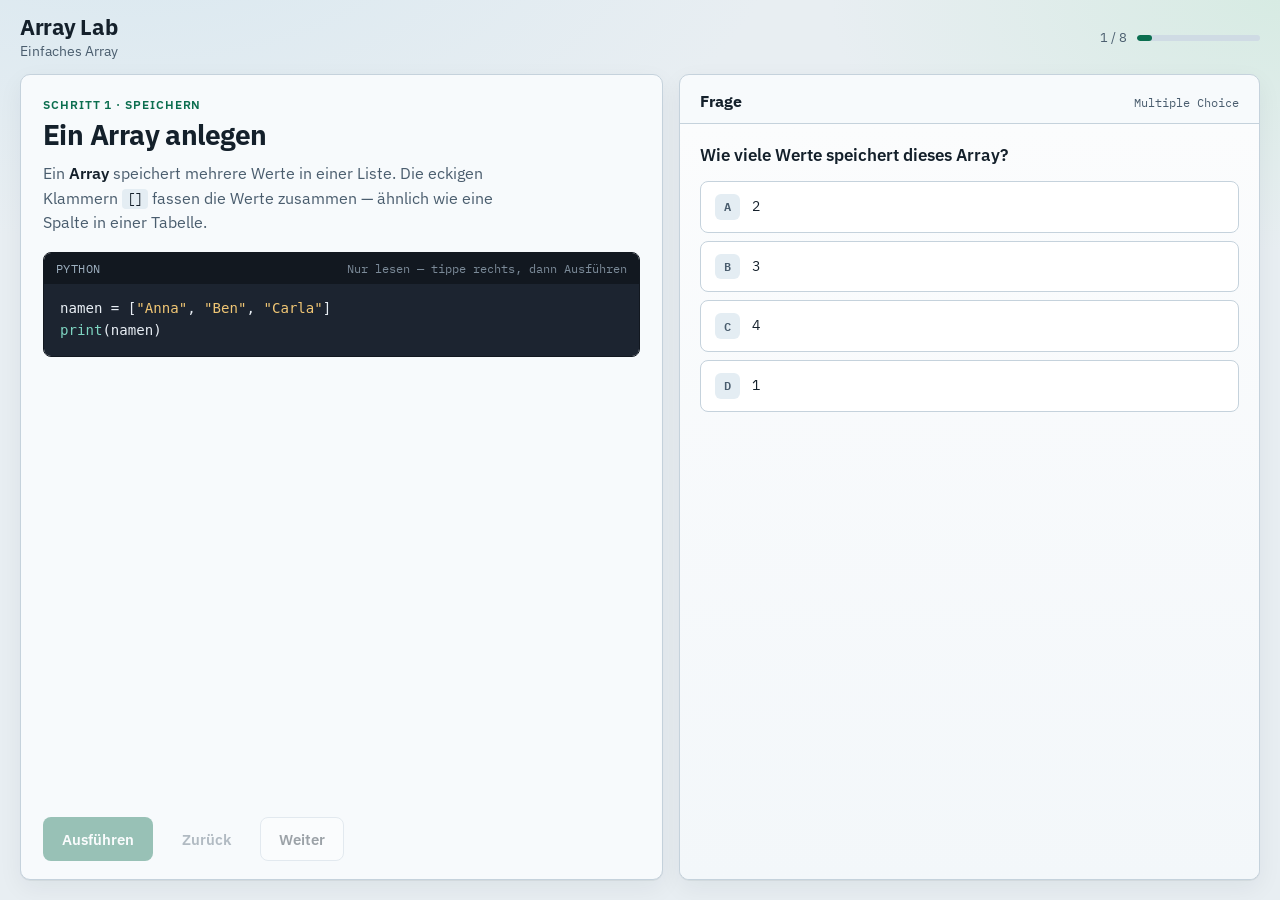
==== ios/ArrayLab/WebContent/index.html @ 04155aa1 "Add Array Lab web lesson and iPad WKWebView shell. Guided German array tutorial with multiple-choice" ====
<!DOCTYPE html>
<html lang="de">
<head>
  <meta charset="UTF-8" />
  <meta name="viewport" content="width=device-width, initial-scale=1, viewport-fit=cover" />
  <meta name="apple-mobile-web-app-capable" content="yes" />
  <title>Array Lab</title>
  <link rel="preconnect" href="https://fonts.googleapis.com" />
  <link rel="preconnect" href="https://fonts.gstatic.com" crossorigin />
  <link href="https://fonts.googleapis.com/css2?family=IBM+Plex+Mono:ital,wght@0,400;0,600;1,400&family=IBM+Plex+Sans:wght@400;600;700&display=swap" rel="stylesheet" />
  <link rel="stylesheet" href="styles.css" />
</head>
<body>
  <div class="app">
    <header class="topbar">
      <div class="brand">
        <span class="brand-mark">Array Lab</span>
        <span class="brand-sub" id="module-label">Einfaches Array</span>
      </div>
      <div class="progress" aria-live="polite">
        <span id="step-label">1 / 1</span>
        <div class="progress-track" aria-hidden="true">
          <div class="progress-fill" id="progress-fill"></div>
        </div>
      </div>
    </header>

    <main class="workspace">
      <section class="panel panel-task" aria-label="Aufgabe">
        <p class="eyebrow" id="task-eyebrow">Aufgabe</p>
        <h1 class="task-title" id="task-title">Laden…</h1>
        <p class="task-body" id="task-body"></p>

        <div class="code-wrap">
          <div class="code-header">
            <span>Python</span>
            <span class="code-hint">Nur lesen — tippe rechts, dann Ausführen</span>
          </div>
          <pre class="code-block" id="code-block"><code></code></pre>
        </div>

        <div class="actions">
          <button type="button" class="btn btn-primary" id="btn-run" disabled>Ausführen</button>
          <button type="button" class="btn btn-ghost" id="btn-prev" disabled>Zurück</button>
          <button type="button" class="btn btn-secondary" id="btn-next" disabled>Weiter</button>
        </div>
      </section>

      <section class="panel panel-output" aria-label="Frage und Ausgabe">
        <div class="output-header">
          <h2 id="output-heading">Frage</h2>
          <span class="output-badge" id="output-badge">Multiple Choice</span>
        </div>
        <div class="output-stage" id="output-stage">
          <div class="quiz" id="quiz">
            <p class="quiz-prompt" id="quiz-prompt"></p>
            <div class="quiz-options" id="quiz-options" role="radiogroup" aria-labelledby="quiz-prompt"></div>
            <p class="quiz-feedback hidden" id="quiz-feedback" aria-live="polite"></p>
          </div>
          <div class="output-result hidden" id="output-result">
            <p class="result-caption" id="result-caption"></p>
            <div class="table-scroll">
              <table class="data-table" id="data-table"></table>
            </div>
            <p class="result-note" id="result-note"></p>
          </div>
        </div>
      </section>
    </main>
  </div>

  <script src="lessons.js"></script>
  <script src="app.js"></script>
</body>
</html>
---- ios/ArrayLab/WebContent/styles.css ----
:root {
  --bg: #e8eef2;
  --bg-panel: #f7fafc;
  --bg-code: #1c2430;
  --ink: #14202b;
  --ink-soft: #4a5d6e;
  --line: #c5d2dc;
  --accent: #0b6e4f;
  --accent-hover: #095a41;
  --accent-soft: #d4efe6;
  --highlight: #ffe08a;
  --highlight-border: #e0b84a;
  --mysql-header: #2c3e50;
  --radius: 10px;
  --font-ui: "IBM Plex Sans", "Segoe UI", sans-serif;
  --font-mono: "IBM Plex Mono", "SF Mono", "Menlo", monospace;
  --shadow: 0 1px 0 rgba(20, 32, 43, 0.06), 0 8px 24px rgba(20, 32, 43, 0.06);
}

*,
*::before,
*::after {
  box-sizing: border-box;
}

html,
body {
  margin: 0;
  min-height: 100%;
  height: 100%;
  font-family: var(--font-ui);
  color: var(--ink);
  background:
    radial-gradient(1200px 600px at 10% -10%, #d9e8f0 0%, transparent 55%),
    radial-gradient(900px 500px at 100% 0%, #d7ebe3 0%, transparent 50%),
    var(--bg);
  -webkit-font-smoothing: antialiased;
}

body {
  overflow: hidden;
}

.app {
  display: flex;
  flex-direction: column;
  height: 100%;
  max-width: 1400px;
  margin: 0 auto;
  padding: 16px 20px 20px;
  gap: 14px;
}

.topbar {
  display: flex;
  align-items: center;
  justify-content: space-between;
  gap: 16px;
  flex-shrink: 0;
}

.brand {
  display: flex;
  flex-direction: column;
  gap: 2px;
}

.brand-mark {
  font-size: 1.35rem;
  font-weight: 700;
  letter-spacing: -0.02em;
  line-height: 1.1;
}

.brand-sub {
  font-size: 0.85rem;
  color: var(--ink-soft);
}

.progress {
  display: flex;
  align-items: center;
  gap: 10px;
  min-width: 160px;
}

#step-label {
  font-size: 0.8rem;
  color: var(--ink-soft);
  font-variant-numeric: tabular-nums;
  white-space: nowrap;
}

.progress-track {
  flex: 1;
  height: 6px;
  background: #cfdbe4;
  border-radius: 999px;
  overflow: hidden;
}

.progress-fill {
  height: 100%;
  width: 0%;
  background: var(--accent);
  border-radius: inherit;
  transition: width 0.25s ease;
}

.workspace {
  display: grid;
  grid-template-columns: minmax(0, 1fr) minmax(0, 1fr);
  gap: 16px;
  flex: 1;
  min-height: 0;
}

.panel {
  background: var(--bg-panel);
  border: 1px solid var(--line);
  border-radius: var(--radius);
  box-shadow: var(--shadow);
  min-height: 0;
  display: flex;
  flex-direction: column;
}

.panel-task {
  padding: 22px 22px 18px;
  overflow: auto;
}

.panel-output {
  padding: 0;
  overflow: hidden;
}

.eyebrow {
  margin: 0 0 6px;
  font-size: 0.72rem;
  font-weight: 600;
  letter-spacing: 0.08em;
  text-transform: uppercase;
  color: var(--accent);
}

.task-title {
  margin: 0 0 10px;
  font-size: clamp(1.35rem, 2.2vw, 1.75rem);
  font-weight: 700;
  letter-spacing: -0.02em;
  line-height: 1.2;
}

.task-body {
  margin: 0 0 18px;
  color: var(--ink-soft);
  line-height: 1.55;
  font-size: 0.98rem;
  max-width: 46ch;
}

.task-body strong {
  color: var(--ink);
  font-weight: 600;
}

.task-body code {
  font-family: var(--font-mono);
  font-size: 0.88em;
  background: #e4edf3;
  padding: 1px 5px;
  border-radius: 4px;
  color: var(--ink);
}

.code-wrap {
  border-radius: 8px;
  overflow: hidden;
  border: 1px solid #121820;
  margin-bottom: 18px;
  flex-shrink: 0;
}

.code-header {
  display: flex;
  justify-content: space-between;
  align-items: center;
  gap: 12px;
  padding: 8px 12px;
  background: #121820;
  color: #9eb0c0;
  font-size: 0.72rem;
  font-family: var(--font-mono);
  letter-spacing: 0.04em;
  text-transform: uppercase;
}

.code-hint {
  text-transform: none;
  letter-spacing: 0;
  opacity: 0.75;
}

.code-block {
  margin: 0;
  padding: 14px 16px;
  background: var(--bg-code);
  color: #e8eef4;
  font-family: var(--font-mono);
  font-size: 0.88rem;
  line-height: 1.55;
  overflow-x: auto;
  white-space: pre;
}

.code-block .tok-kw { color: #7dd3c0; }
.code-block .tok-str { color: #f0c674; }
.code-block .tok-num { color: #b8d4ff; }
.code-block .tok-cmt { color: #7a8a9a; font-style: italic; }
.code-block .tok-idx { color: #ffb86c; }

.actions {
  display: flex;
  flex-wrap: wrap;
  gap: 10px;
  margin-top: auto;
  padding-top: 4px;
}

.btn {
  appearance: none;
  border: 1px solid transparent;
  border-radius: 8px;
  padding: 11px 18px;
  font: inherit;
  font-size: 0.95rem;
  font-weight: 600;
  cursor: pointer;
  transition: background 0.15s ease, border-color 0.15s ease, opacity 0.15s ease;
}

.btn:disabled {
  opacity: 0.4;
  cursor: not-allowed;
}

.btn-primary {
  background: var(--accent);
  color: #fff;
}

.btn-primary:not(:disabled):hover {
  background: var(--accent-hover);
}

.btn-primary.done {
  background: var(--accent-soft);
  color: var(--accent);
  border-color: #9fd0bc;
}

.btn-secondary {
  background: #fff;
  border-color: var(--line);
  color: var(--ink);
}

.btn-secondary:not(:disabled):hover {
  border-color: #9aafbf;
  background: #f0f5f8;
}

.btn-ghost {
  background: transparent;
  border-color: transparent;
  color: var(--ink-soft);
}

.btn-ghost:not(:disabled):hover {
  color: var(--ink);
  background: rgba(20, 32, 43, 0.05);
}

.output-header {
  display: flex;
  align-items: baseline;
  justify-content: space-between;
  gap: 12px;
  padding: 16px 20px 12px;
  border-bottom: 1px solid var(--line);
  flex-shrink: 0;
}

.output-header h2 {
  margin: 0;
  font-size: 1rem;
  font-weight: 700;
}

.output-badge {
  font-size: 0.75rem;
  color: var(--ink-soft);
  font-family: var(--font-mono);
}

.output-stage {
  flex: 1;
  min-height: 0;
  overflow: auto;
  padding: 20px;
  background:
    linear-gradient(180deg, #fbfcfd 0%, #f3f7fa 100%);
}

.output-empty {
  display: flex;
  flex-direction: column;
  justify-content: center;
  align-items: flex-start;
  min-height: 220px;
  color: var(--ink-soft);
  line-height: 1.5;
}

.output-empty p {
  margin: 0 0 8px;
}

.muted {
  font-size: 0.92rem;
}

.hidden {
  display: none !important;
}

.quiz {
  display: flex;
  flex-direction: column;
  gap: 14px;
  margin-bottom: 4px;
}

.quiz-prompt {
  margin: 0;
  font-size: 1.05rem;
  font-weight: 600;
  line-height: 1.4;
  color: var(--ink);
}

.quiz-options {
  display: flex;
  flex-direction: column;
  gap: 8px;
}

.quiz-option {
  appearance: none;
  display: flex;
  align-items: flex-start;
  gap: 12px;
  width: 100%;
  text-align: left;
  padding: 12px 14px;
  border: 1px solid var(--line);
  border-radius: 8px;
  background: #fff;
  color: var(--ink);
  font: inherit;
  font-size: 0.95rem;
  line-height: 1.4;
  cursor: pointer;
  transition: border-color 0.15s ease, background 0.15s ease, box-shadow 0.15s ease;
}

.quiz-option:hover:not(:disabled) {
  border-color: #9aafbf;
  background: #f4f8fb;
}

.quiz-option.is-selected:not(.is-correct):not(.is-wrong) {
  border-color: var(--accent);
  background: var(--accent-soft);
  box-shadow: inset 0 0 0 1px var(--accent);
}

.quiz-option.is-correct {
  border-color: var(--accent);
  background: #e6f6ef;
  box-shadow: inset 0 0 0 1px var(--accent);
}

.quiz-option.is-wrong {
  border-color: #c45c5c;
  background: #fceeee;
  box-shadow: inset 0 0 0 1px #c45c5c;
}

.quiz-option:disabled {
  cursor: default;
}

.quiz-letter {
  flex-shrink: 0;
  width: 1.6rem;
  height: 1.6rem;
  display: inline-flex;
  align-items: center;
  justify-content: center;
  border-radius: 6px;
  background: #e4edf3;
  font-family: var(--font-mono);
  font-size: 0.78rem;
  font-weight: 600;
  color: var(--ink-soft);
}

.quiz-option.is-selected .quiz-letter,
.quiz-option.is-correct .quiz-letter {
  background: var(--accent);
  color: #fff;
}

.quiz-option.is-wrong .quiz-letter {
  background: #c45c5c;
  color: #fff;
}

.quiz-label {
  padding-top: 2px;
  font-family: var(--font-mono);
  font-size: 0.9rem;
}

.quiz-feedback {
  margin: 0;
  padding: 10px 12px;
  border-radius: 8px;
  font-size: 0.92rem;
  font-weight: 600;
  line-height: 1.4;
}

.quiz-feedback.is-ok {
  background: #e6f6ef;
  color: var(--accent);
}

.quiz-feedback.is-fail {
  background: #fceeee;
  color: #9a3333;
}

.output-result {
  margin-top: 20px;
  padding-top: 18px;
  border-top: 1px dashed var(--line);
}

.result-caption {
  margin: 0 0 12px;
  font-family: var(--font-mono);
  font-size: 0.85rem;
  color: var(--ink-soft);
}

.table-scroll {
  overflow-x: auto;
  border: 1px solid #9aafbf;
  border-radius: 6px;
  background: #fff;
  box-shadow: inset 0 1px 0 rgba(255, 255, 255, 0.8);
}

.data-table {
  width: 100%;
  border-collapse: collapse;
  font-family: var(--font-mono);
  font-size: 0.9rem;
}

.data-table th,
.data-table td {
  padding: 10px 14px;
  text-align: left;
  border-bottom: 1px solid #d5e0e8;
  white-space: nowrap;
}

.data-table th {
  background: var(--mysql-header);
  color: #f0f4f8;
  font-weight: 600;
  font-size: 0.78rem;
  letter-spacing: 0.03em;
  text-transform: uppercase;
  border-bottom: none;
}

.data-table tbody tr:nth-child(even) {
  background: #f4f8fb;
}

.data-table tbody tr:last-child td {
  border-bottom: none;
}

.data-table .col-index {
  color: var(--ink-soft);
  width: 1%;
  font-weight: 500;
}

.data-table td.cell-highlight {
  background: var(--highlight);
  box-shadow: inset 0 0 0 1px var(--highlight-border);
  font-weight: 700;
  color: var(--ink);
}

.data-table tr.row-highlight td {
  background: #fff6d6;
}

.data-table tr.row-highlight td.cell-highlight {
  background: var(--highlight);
}

.result-note {
  margin: 14px 0 0;
  font-size: 0.92rem;
  line-height: 1.5;
  color: var(--ink);
  max-width: 48ch;
}

.result-note:empty {
  display: none;
}

@media (max-width: 900px) {
  body {
    overflow: auto;
  }

  .app {
    height: auto;
    min-height: 100%;
    padding: 12px;
  }

  .workspace {
    grid-template-columns: 1fr;
    grid-template-rows: auto minmax(280px, 45vh);
  }

  .panel-task {
    overflow: visible;
  }

  .topbar {
    flex-direction: column;
    align-items: flex-start;
  }

  .progress {
    width: 100%;
  }
}

@media (orientation: landscape) and (min-width: 900px) {
  .workspace {
    grid-template-columns: minmax(0, 1.05fr) minmax(0, 0.95fr);
  }
}
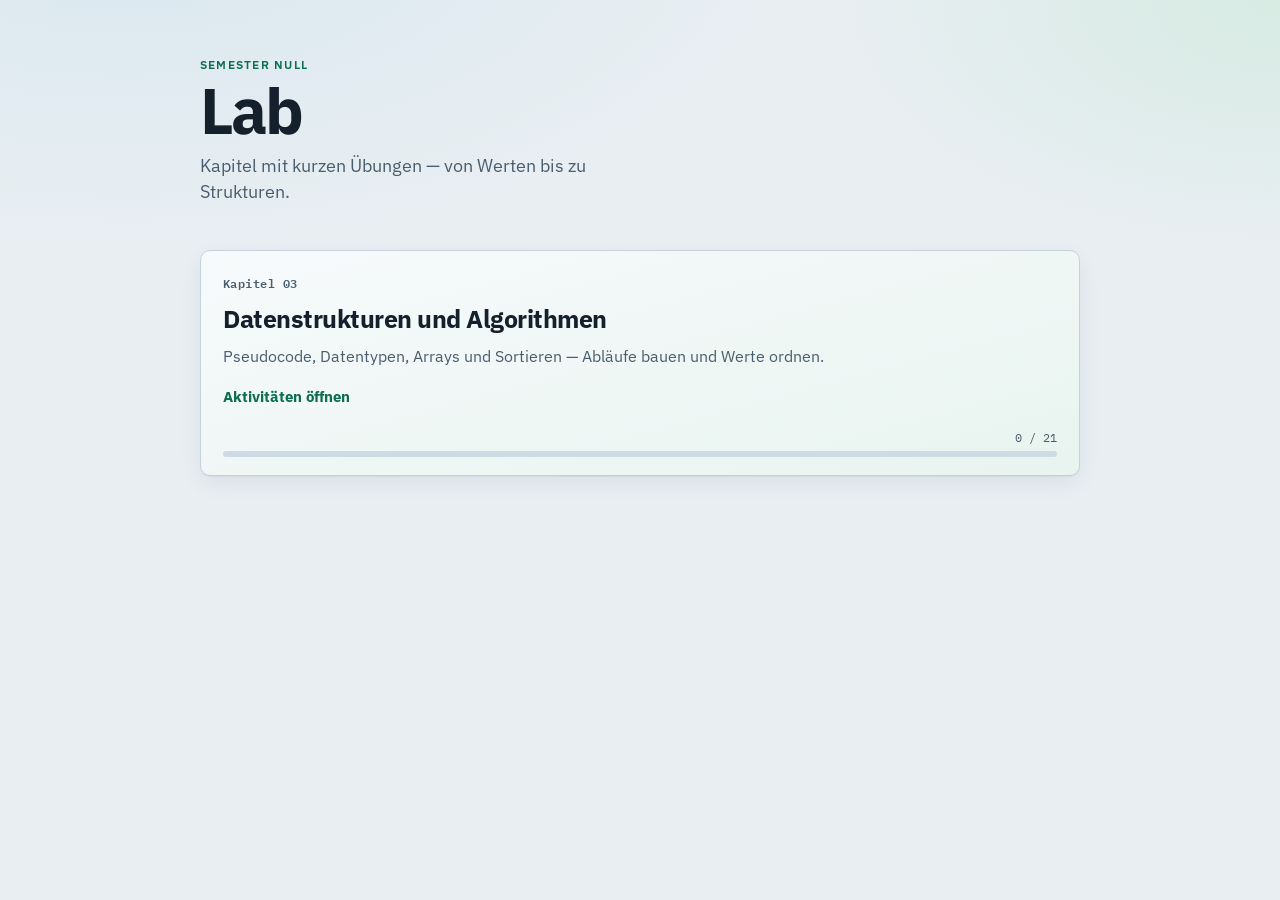
==== commit 1b4f11f7: "Expand Lab into chapters with activities and sorting blocks. Add Kapitel 3 hub, Pseudocode/Datentype" ====
--- a/ios/ArrayLab/WebContent/index.html
+++ b/ios/ArrayLab/WebContent/index.html
@@ -4,72 +4,47 @@
   <meta charset="UTF-8" />
   <meta name="viewport" content="width=device-width, initial-scale=1, viewport-fit=cover" />
   <meta name="apple-mobile-web-app-capable" content="yes" />
-  <title>Array Lab</title>
+  <title>Semester Null · Lab</title>
   <link rel="preconnect" href="https://fonts.googleapis.com" />
   <link rel="preconnect" href="https://fonts.gstatic.com" crossorigin />
   <link href="https://fonts.googleapis.com/css2?family=IBM+Plex+Mono:ital,wght@0,400;0,600;1,400&family=IBM+Plex+Sans:wght@400;600;700&display=swap" rel="stylesheet" />
   <link rel="stylesheet" href="styles.css" />
 </head>
-<body>
-  <div class="app">
-    <header class="topbar">
-      <div class="brand">
-        <span class="brand-mark">Array Lab</span>
-        <span class="brand-sub" id="module-label">Einfaches Array</span>
-      </div>
-      <div class="progress" aria-live="polite">
-        <span id="step-label">1 / 1</span>
-        <div class="progress-track" aria-hidden="true">
-          <div class="progress-fill" id="progress-fill"></div>
-        </div>
-      </div>
+<body class="page-home">
+  <div class="home">
+    <header class="home-hero">
+      <p class="home-kicker">Semester Null</p>
+      <h1 class="home-title">Lab</h1>
+      <p class="home-lead">
+        Kapitel mit kurzen Übungen — von Werten bis zu Strukturen.
+      </p>
     </header>
 
-    <main class="workspace">
-      <section class="panel panel-task" aria-label="Aufgabe">
-        <p class="eyebrow" id="task-eyebrow">Aufgabe</p>
-        <h1 class="task-title" id="task-title">Laden…</h1>
-        <p class="task-body" id="task-body"></p>
-
-        <div class="code-wrap">
-          <div class="code-header">
-            <span>Python</span>
-            <span class="code-hint">Nur lesen — tippe rechts, dann Ausführen</span>
+    <section class="home-modules" aria-label="Kapitel">
+      <a
+        class="module-card module-card-wide module-card-accent"
+        href="kapitel/3/"
+        data-chapter-progress
+        data-activities='[{"key":"pseudocode","total":6},{"key":"datentypen","total":6},{"key":"arrays","total":8},{"key":"sortieren","total":1}]'
+      >
+        <span class="module-num">Kapitel 03</span>
+        <h2>Datenstrukturen und Algorithmen</h2>
+        <p>
+          Pseudocode, Datentypen, Arrays und Sortieren — Abläufe bauen und Werte ordnen.
+        </p>
+        <span class="module-cta">Aktivitäten öffnen</span>
+        <div class="module-progress">
+          <div class="module-progress-meta">
+            <span class="module-progress-label">0 / 21</span>
           </div>
-          <pre class="code-block" id="code-block"><code></code></pre>
-        </div>
-
-        <div class="actions">
-          <button type="button" class="btn btn-primary" id="btn-run" disabled>Ausführen</button>
-          <button type="button" class="btn btn-ghost" id="btn-prev" disabled>Zurück</button>
-          <button type="button" class="btn btn-secondary" id="btn-next" disabled>Weiter</button>
-        </div>
-      </section>
-
-      <section class="panel panel-output" aria-label="Frage und Ausgabe">
-        <div class="output-header">
-          <h2 id="output-heading">Frage</h2>
-          <span class="output-badge" id="output-badge">Multiple Choice</span>
-        </div>
-        <div class="output-stage" id="output-stage">
-          <div class="quiz" id="quiz">
-            <p class="quiz-prompt" id="quiz-prompt"></p>
-            <div class="quiz-options" id="quiz-options" role="radiogroup" aria-labelledby="quiz-prompt"></div>
-            <p class="quiz-feedback hidden" id="quiz-feedback" aria-live="polite"></p>
-          </div>
-          <div class="output-result hidden" id="output-result">
-            <p class="result-caption" id="result-caption"></p>
-            <div class="table-scroll">
-              <table class="data-table" id="data-table"></table>
-            </div>
-            <p class="result-note" id="result-note"></p>
+          <div class="module-progress-track" aria-hidden="true">
+            <div class="module-progress-fill" style="width: 0%"></div>
           </div>
         </div>
-      </section>
-    </main>
+      </a>
+    </section>
   </div>
 
-  <script src="lessons.js"></script>
-  <script src="app.js"></script>
+  <script src="home.js"></script>
 </body>
 </html>
--- a/ios/ArrayLab/WebContent/styles.css
+++ b/ios/ArrayLab/WebContent/styles.css
@@ -41,6 +41,185 @@
   overflow: hidden;
 }
 
+body.page-home {
+  overflow: auto;
+}
+
+.brand-home {
+  display: inline-block;
+  margin-bottom: 4px;
+  font-size: 0.78rem;
+  font-weight: 600;
+  color: var(--ink-soft);
+  text-decoration: none;
+}
+
+.brand-home:hover {
+  color: var(--accent);
+}
+
+/* ── Startseite ─────────────────────────────────────────────────────── */
+
+.home {
+  max-width: 920px;
+  margin: 0 auto;
+  padding: clamp(28px, 6vw, 56px) 20px 48px;
+}
+
+.home-hero {
+  margin-bottom: clamp(28px, 5vw, 44px);
+}
+
+.home-kicker {
+  margin: 0 0 8px;
+  font-size: 0.78rem;
+  font-weight: 600;
+  letter-spacing: 0.1em;
+  text-transform: uppercase;
+  color: var(--accent);
+}
+
+.home-title {
+  margin: 0 0 12px;
+  font-size: clamp(2.6rem, 7vw, 4rem);
+  font-weight: 700;
+  letter-spacing: -0.04em;
+  line-height: 0.95;
+}
+
+.home-lead {
+  margin: 0;
+  max-width: 36ch;
+  font-size: 1.1rem;
+  line-height: 1.5;
+  color: var(--ink-soft);
+}
+
+.home-modules {
+  display: grid;
+  grid-template-columns: repeat(2, minmax(0, 1fr));
+  gap: 16px;
+}
+
+.module-card {
+  display: flex;
+  flex-direction: column;
+  gap: 10px;
+  padding: 22px 22px 18px;
+  background: var(--bg-panel);
+  border: 1px solid var(--line);
+  border-radius: var(--radius);
+  box-shadow: var(--shadow);
+  text-decoration: none;
+  color: inherit;
+  min-height: 220px;
+  transition: border-color 0.15s ease, transform 0.15s ease;
+}
+
+.module-card:hover {
+  border-color: #9aafbf;
+  transform: translateY(-2px);
+}
+
+.module-card-accent {
+  background: linear-gradient(165deg, #f7fafc 0%, #e8f4ef 100%);
+}
+
+.module-card-wide {
+  grid-column: 1 / -1;
+  min-height: 200px;
+}
+
+.home-title-chapter {
+  font-size: clamp(1.85rem, 4.5vw, 2.75rem);
+  max-width: 16ch;
+  line-height: 1.05;
+}
+
+.home-hero .brand-home {
+  margin-bottom: 12px;
+}
+
+.module-num {
+  font-family: var(--font-mono);
+  font-size: 0.78rem;
+  font-weight: 600;
+  color: var(--ink-soft);
+  letter-spacing: 0.04em;
+}
+
+.module-card h2 {
+  margin: 0;
+  font-size: 1.55rem;
+  font-weight: 700;
+  letter-spacing: -0.02em;
+}
+
+.module-card p {
+  margin: 0;
+  flex: 1;
+  color: var(--ink-soft);
+  line-height: 1.5;
+  font-size: 0.98rem;
+}
+
+.module-card code {
+  font-family: var(--font-mono);
+  font-size: 0.88em;
+  background: #e4edf3;
+  padding: 1px 5px;
+  border-radius: 4px;
+  color: var(--ink);
+}
+
+.module-cta {
+  margin-top: 8px;
+  font-weight: 700;
+  color: var(--accent);
+  font-size: 0.95rem;
+}
+
+.module-progress {
+  margin-top: auto;
+  padding-top: 14px;
+  display: flex;
+  flex-direction: column;
+  gap: 6px;
+}
+
+.module-progress-meta {
+  display: flex;
+  justify-content: flex-end;
+}
+
+.module-progress-label {
+  font-family: var(--font-mono);
+  font-size: 0.72rem;
+  color: var(--ink-soft);
+  font-variant-numeric: tabular-nums;
+}
+
+.module-progress-track {
+  height: 6px;
+  background: #cfdbe4;
+  border-radius: 999px;
+  overflow: hidden;
+}
+
+.module-progress-fill {
+  height: 100%;
+  width: 0%;
+  background: var(--accent);
+  border-radius: inherit;
+  transition: width 0.25s ease;
+}
+
+@media (max-width: 700px) {
+  .home-modules {
+    grid-template-columns: 1fr;
+  }
+}
+
 .app {
   display: flex;
   flex-direction: column;
@@ -575,3 +754,270 @@
     grid-template-columns: minmax(0, 1.05fr) minmax(0, 0.95fr);
   }
 }
+
+/* ── Sortieren / Drag & Drop ────────────────────────────────────────── */
+
+body.page-sort {
+  overflow: hidden;
+}
+
+.workspace-sort {
+  grid-template-columns: minmax(0, 1.25fr) minmax(0, 0.85fr);
+}
+
+.sort-actions-top {
+  display: flex;
+  gap: 8px;
+  flex-shrink: 0;
+}
+
+.panel-sort-build {
+  overflow: auto;
+}
+
+.sort-build {
+  display: grid;
+  grid-template-columns: minmax(0, 1fr) minmax(0, 1fr);
+  gap: 12px;
+  margin-top: 4px;
+  min-height: 280px;
+}
+
+.sort-column {
+  display: flex;
+  flex-direction: column;
+  min-height: 0;
+  border: 1px solid var(--line);
+  border-radius: 8px;
+  background: #f0f5f8;
+  overflow: hidden;
+}
+
+.sort-column-head {
+  display: flex;
+  justify-content: space-between;
+  align-items: center;
+  gap: 8px;
+  padding: 8px 12px;
+  background: #e4edf3;
+  font-size: 0.72rem;
+  font-weight: 600;
+  letter-spacing: 0.06em;
+  text-transform: uppercase;
+  color: var(--ink-soft);
+}
+
+.sort-hint {
+  text-transform: none;
+  letter-spacing: 0;
+  font-weight: 500;
+  opacity: 0.8;
+}
+
+.block-palette,
+.block-program {
+  flex: 1;
+  min-height: 220px;
+  padding: 10px;
+  display: flex;
+  flex-direction: column;
+  gap: 8px;
+  overflow: auto;
+  transition: background 0.15s ease, box-shadow 0.15s ease;
+}
+
+.block-palette.is-drop-target,
+.block-program.is-drop-target {
+  background: var(--accent-soft);
+  box-shadow: inset 0 0 0 2px var(--accent);
+}
+
+.block-empty {
+  margin: auto;
+  color: var(--ink-soft);
+  font-size: 0.92rem;
+  text-align: center;
+  padding: 16px;
+}
+
+.code-block-chip {
+  appearance: none;
+  display: flex;
+  align-items: flex-start;
+  gap: 10px;
+  width: 100%;
+  margin-left: calc(var(--indent, 0) * 14px);
+  width: calc(100% - var(--indent, 0) * 14px);
+  text-align: left;
+  border: 1px solid #2a3544;
+  border-radius: 8px;
+  background: var(--bg-code);
+  color: #e8eef4;
+  font-family: var(--font-mono);
+  font-size: 0.78rem;
+  line-height: 1.35;
+  padding: 10px 12px;
+  cursor: grab;
+  touch-action: none;
+  user-select: none;
+  box-shadow: 0 1px 0 rgba(0, 0, 0, 0.25);
+}
+
+.code-block-chip-lg {
+  padding: 14px 14px 12px;
+  border-radius: 10px;
+  gap: 12px;
+}
+
+.chip-body {
+  display: flex;
+  flex-direction: column;
+  gap: 8px;
+  min-width: 0;
+  flex: 1;
+}
+
+.chip-title {
+  font-family: var(--font-ui);
+  font-size: 0.82rem;
+  font-weight: 700;
+  letter-spacing: 0.02em;
+  color: #7dd3c0;
+}
+
+.chip-code {
+  display: flex;
+  flex-direction: column;
+  gap: 2px;
+}
+
+.chip-line {
+  white-space: pre-wrap;
+  font-size: 0.8rem;
+  line-height: 1.45;
+  color: #e8eef4;
+}
+
+.code-block-chip:active,
+.code-block-chip.is-dragging {
+  cursor: grabbing;
+  opacity: 0.45;
+}
+
+.chip-grip {
+  flex-shrink: 0;
+  width: 10px;
+  height: 18px;
+  margin-top: 4px;
+  border-radius: 2px;
+  background:
+    repeating-linear-gradient(
+      to bottom,
+      #7a8a9a 0 2px,
+      transparent 2px 4px
+    );
+  opacity: 0.7;
+}
+
+.chip-text {
+  min-width: 0;
+}
+
+.chip-ghost {
+  position: fixed;
+  z-index: 1000;
+  pointer-events: none;
+  opacity: 0.95;
+  margin-left: 0 !important;
+  width: auto !important;
+  box-shadow: 0 12px 28px rgba(20, 32, 43, 0.28);
+  transform: scale(1.02);
+}
+
+.sort-output {
+  display: flex;
+  flex-direction: column;
+  gap: 16px;
+}
+
+.sort-feedback {
+  margin: 0;
+  font-size: 0.95rem;
+  line-height: 1.5;
+}
+
+.sort-feedback.is-ok {
+  padding: 10px 12px;
+  border-radius: 8px;
+  background: #e6f6ef;
+  color: var(--accent);
+  font-weight: 600;
+}
+
+.sort-feedback.is-fail {
+  padding: 10px 12px;
+  border-radius: 8px;
+  background: #fceeee;
+  color: #9a3333;
+  font-weight: 600;
+}
+
+.array-viz {
+  display: flex;
+  flex-wrap: wrap;
+  gap: 8px;
+}
+
+.array-cell {
+  display: flex;
+  flex-direction: column;
+  align-items: center;
+  justify-content: flex-end;
+  gap: 4px;
+  min-width: 52px;
+  padding: 10px 8px 8px;
+  border-radius: 8px;
+  background: #fff;
+  border: 1px solid #9aafbf;
+  font-family: var(--font-mono);
+  transition: background 0.2s ease, border-color 0.2s ease, transform 0.2s ease;
+}
+
+.array-cell.is-hot {
+  background: var(--highlight);
+  border-color: var(--highlight-border);
+  transform: translateY(-3px);
+}
+
+.array-idx {
+  font-size: 0.68rem;
+  color: var(--ink-soft);
+}
+
+.array-val {
+  font-size: 1.15rem;
+  font-weight: 700;
+  color: var(--ink);
+}
+
+@media (max-width: 900px) {
+  body.page-sort {
+    overflow: auto;
+  }
+
+  .workspace-sort {
+    grid-template-columns: 1fr;
+  }
+
+  .sort-build {
+    grid-template-columns: 1fr;
+  }
+
+  .sort-actions-top {
+    width: 100%;
+  }
+
+  .sort-actions-top .btn {
+    flex: 1;
+  }
+}
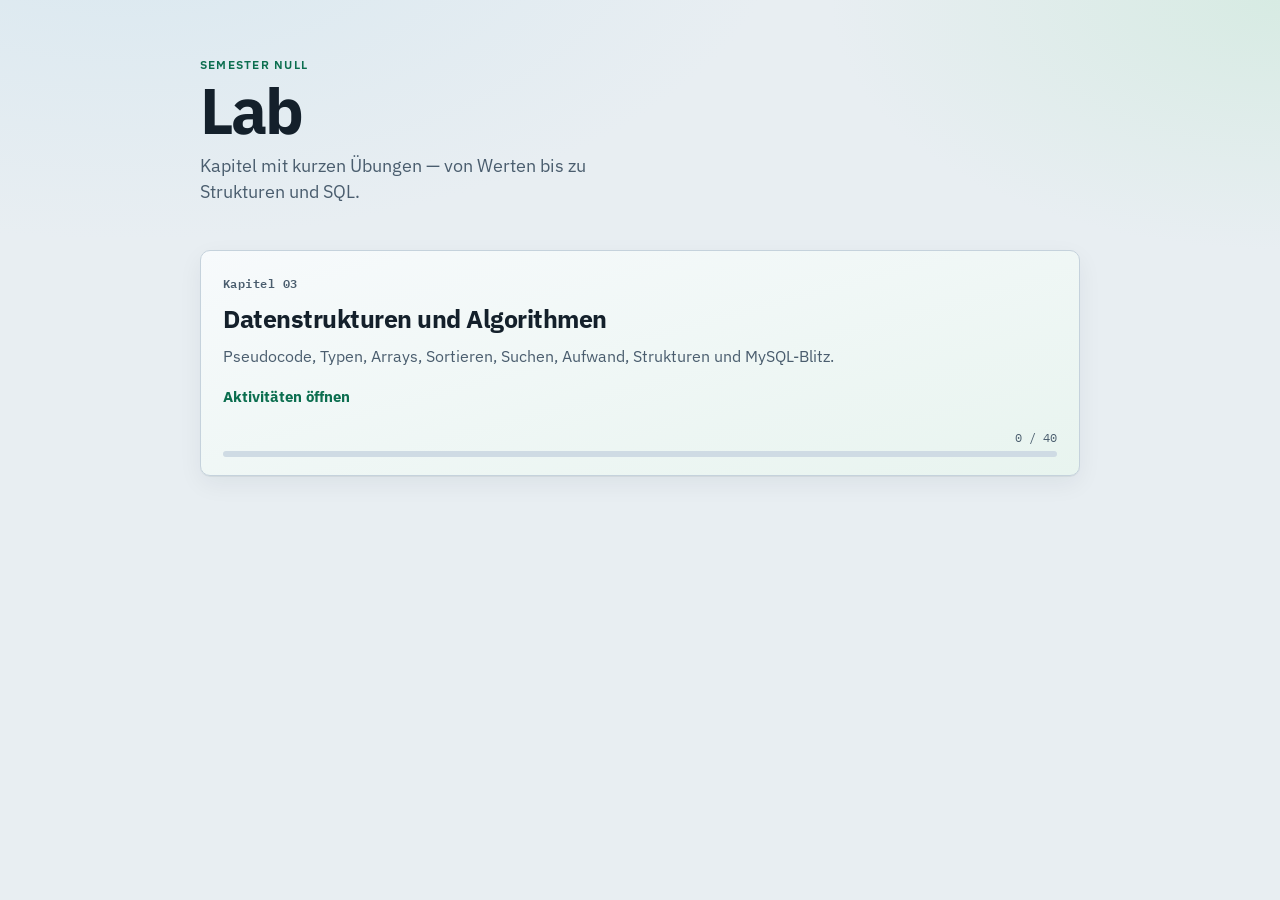
==== commit 6e740f24: "Add search, complexity, structures, and interactive MySQL activities. Complete Kapitel 3 with guided" ====
--- a/ios/ArrayLab/WebContent/index.html
+++ b/ios/ArrayLab/WebContent/index.html
@@ -16,7 +16,7 @@
       <p class="home-kicker">Semester Null</p>
       <h1 class="home-title">Lab</h1>
       <p class="home-lead">
-        Kapitel mit kurzen Übungen — von Werten bis zu Strukturen.
+        Kapitel mit kurzen Übungen — von Werten bis zu Strukturen und SQL.
       </p>
     </header>
 
@@ -25,17 +25,17 @@
         class="module-card module-card-wide module-card-accent"
         href="kapitel/3/"
         data-chapter-progress
-        data-activities='[{"key":"pseudocode","total":6},{"key":"datentypen","total":6},{"key":"arrays","total":8},{"key":"sortieren","total":1}]'
+        data-activities='[{"key":"pseudocode","total":6},{"key":"datentypen","total":6},{"key":"arrays","total":8},{"key":"sortieren","total":1},{"key":"suchen","total":5},{"key":"komplexitaet","total":4},{"key":"strukturen","total":5},{"key":"mysql","total":5}]'
       >
         <span class="module-num">Kapitel 03</span>
         <h2>Datenstrukturen und Algorithmen</h2>
         <p>
-          Pseudocode, Datentypen, Arrays und Sortieren — Abläufe bauen und Werte ordnen.
+          Pseudocode, Typen, Arrays, Sortieren, Suchen, Aufwand, Strukturen und MySQL-Blitz.
         </p>
         <span class="module-cta">Aktivitäten öffnen</span>
         <div class="module-progress">
           <div class="module-progress-meta">
-            <span class="module-progress-label">0 / 21</span>
+            <span class="module-progress-label">0 / 40</span>
           </div>
           <div class="module-progress-track" aria-hidden="true">
             <div class="module-progress-fill" style="width: 0%"></div>
--- a/ios/ArrayLab/WebContent/styles.css
+++ b/ios/ArrayLab/WebContent/styles.css
@@ -46,16 +46,60 @@
 }
 
 .brand-home {
-  display: inline-block;
-  margin-bottom: 4px;
-  font-size: 0.78rem;
-  font-weight: 600;
-  color: var(--ink-soft);
+  display: inline-flex;
+  align-items: center;
+  gap: 10px;
+  min-height: 48px;
+  min-width: 48px;
+  margin: 0 0 8px;
+  padding: 10px 16px 10px 12px;
+  border: 1px solid var(--line);
+  border-radius: 12px;
+  background: #fff;
+  box-shadow: var(--shadow);
+  font-size: 1rem;
+  font-weight: 600;
+  color: var(--ink);
   text-decoration: none;
-}
-
-.brand-home:hover {
+  line-height: 1.2;
+  -webkit-tap-highlight-color: transparent;
+  touch-action: manipulation;
+}
+
+.brand-home-icon {
+  display: inline-flex;
+  align-items: center;
+  justify-content: center;
+  width: 28px;
+  height: 28px;
+  border-radius: 8px;
+  background: #e4edf3;
+  font-size: 1.1rem;
+  line-height: 1;
+  color: var(--ink);
+  flex-shrink: 0;
+}
+
+.brand-home-label {
+  padding-right: 2px;
+}
+
+.brand-home:hover,
+.brand-home:focus-visible {
+  border-color: var(--accent);
   color: var(--accent);
+  outline: none;
+}
+
+.brand-home:hover .brand-home-icon,
+.brand-home:focus-visible .brand-home-icon {
+  background: var(--accent-soft);
+  color: var(--accent);
+}
+
+.brand-home:active {
+  transform: scale(0.98);
+  background: #f3f7fa;
 }
 
 /* ── Startseite ─────────────────────────────────────────────────────── */
@@ -137,7 +181,7 @@
 }
 
 .home-hero .brand-home {
-  margin-bottom: 12px;
+  margin-bottom: 16px;
 }
 
 .module-num {
@@ -402,26 +446,33 @@
 .actions {
   display: flex;
   flex-wrap: wrap;
-  gap: 10px;
+  gap: 12px;
   margin-top: auto;
-  padding-top: 4px;
+  padding-top: 8px;
 }
 
 .btn {
   appearance: none;
   border: 1px solid transparent;
-  border-radius: 8px;
-  padding: 11px 18px;
+  border-radius: 12px;
+  min-height: 48px;
+  padding: 12px 20px;
   font: inherit;
-  font-size: 0.95rem;
+  font-size: 1rem;
   font-weight: 600;
   cursor: pointer;
-  transition: background 0.15s ease, border-color 0.15s ease, opacity 0.15s ease;
+  transition: background 0.15s ease, border-color 0.15s ease, opacity 0.15s ease, transform 0.1s ease;
+  -webkit-tap-highlight-color: transparent;
+  touch-action: manipulation;
 }
 
 .btn:disabled {
   opacity: 0.4;
   cursor: not-allowed;
+}
+
+.btn:not(:disabled):active {
+  transform: scale(0.98);
 }
 
 .btn-primary {
@@ -451,14 +502,15 @@
 }
 
 .btn-ghost {
-  background: transparent;
-  border-color: transparent;
+  background: #fff;
+  border-color: var(--line);
   color: var(--ink-soft);
 }
 
 .btn-ghost:not(:disabled):hover {
   color: var(--ink);
-  background: rgba(20, 32, 43, 0.05);
+  background: #f0f5f8;
+  border-color: #9aafbf;
 }
 
 .output-header {
@@ -1021,3 +1073,103 @@
     flex: 1;
   }
 }
+
+/* ── MySQL Blitz ────────────────────────────────────────────────────── */
+
+body.page-mysql {
+  overflow: hidden;
+}
+
+.workspace-mysql {
+  grid-template-columns: minmax(0, 0.95fr) minmax(0, 1.05fr);
+}
+
+.mysql-help {
+  margin: 0 0 16px;
+  padding: 14px 16px;
+  border-radius: 10px;
+  background: #eef4f8;
+  border: 1px solid var(--line);
+}
+
+.mysql-help-title {
+  margin: 0 0 8px;
+  font-size: 0.78rem;
+  font-weight: 700;
+  letter-spacing: 0.06em;
+  text-transform: uppercase;
+  color: var(--ink-soft);
+}
+
+.mysql-help ul {
+  margin: 0;
+  padding-left: 1.1rem;
+  color: var(--ink-soft);
+  font-size: 0.9rem;
+  line-height: 1.55;
+}
+
+.mysql-help code {
+  font-family: var(--font-mono);
+  font-size: 0.82em;
+  color: var(--ink);
+}
+
+.mysql-stage {
+  display: flex;
+  flex-direction: column;
+  gap: 12px;
+}
+
+.mysql-input-label {
+  font-size: 0.78rem;
+  font-weight: 600;
+  letter-spacing: 0.04em;
+  text-transform: uppercase;
+  color: var(--ink-soft);
+}
+
+.mysql-input-row {
+  display: flex;
+  flex-direction: column;
+  gap: 10px;
+}
+
+.mysql-input {
+  width: 100%;
+  min-height: 96px;
+  resize: vertical;
+  border: 1px solid #2a3544;
+  border-radius: 10px;
+  background: var(--bg-code);
+  color: #e8eef4;
+  font-family: var(--font-mono);
+  font-size: 0.95rem;
+  line-height: 1.45;
+  padding: 14px 16px;
+  -webkit-tap-highlight-color: transparent;
+}
+
+.mysql-input:focus {
+  outline: 2px solid var(--accent);
+  outline-offset: 1px;
+}
+
+.mysql-result {
+  min-height: 120px;
+}
+
+.panel-mysql .btn-primary {
+  min-height: 48px;
+  width: 100%;
+}
+
+@media (max-width: 900px) {
+  body.page-mysql {
+    overflow: auto;
+  }
+
+  .workspace-mysql {
+    grid-template-columns: 1fr;
+  }
+}
